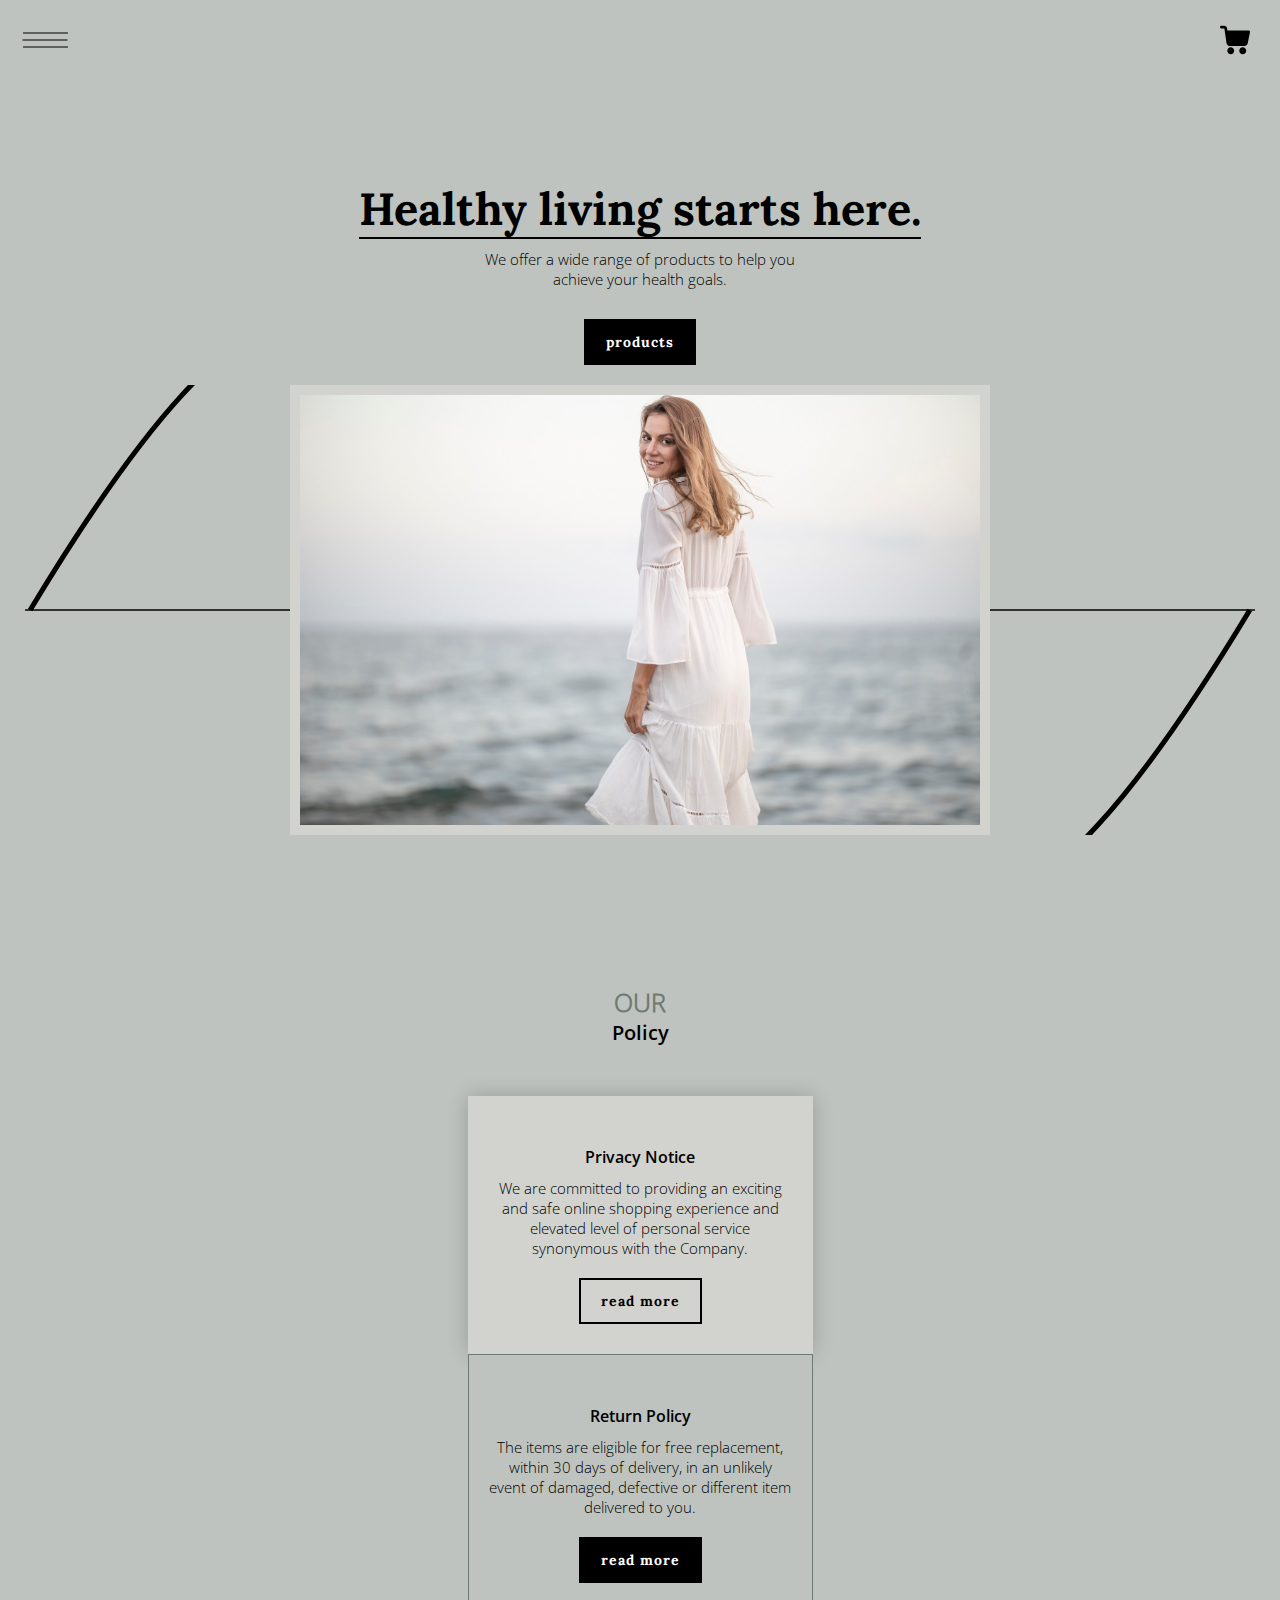
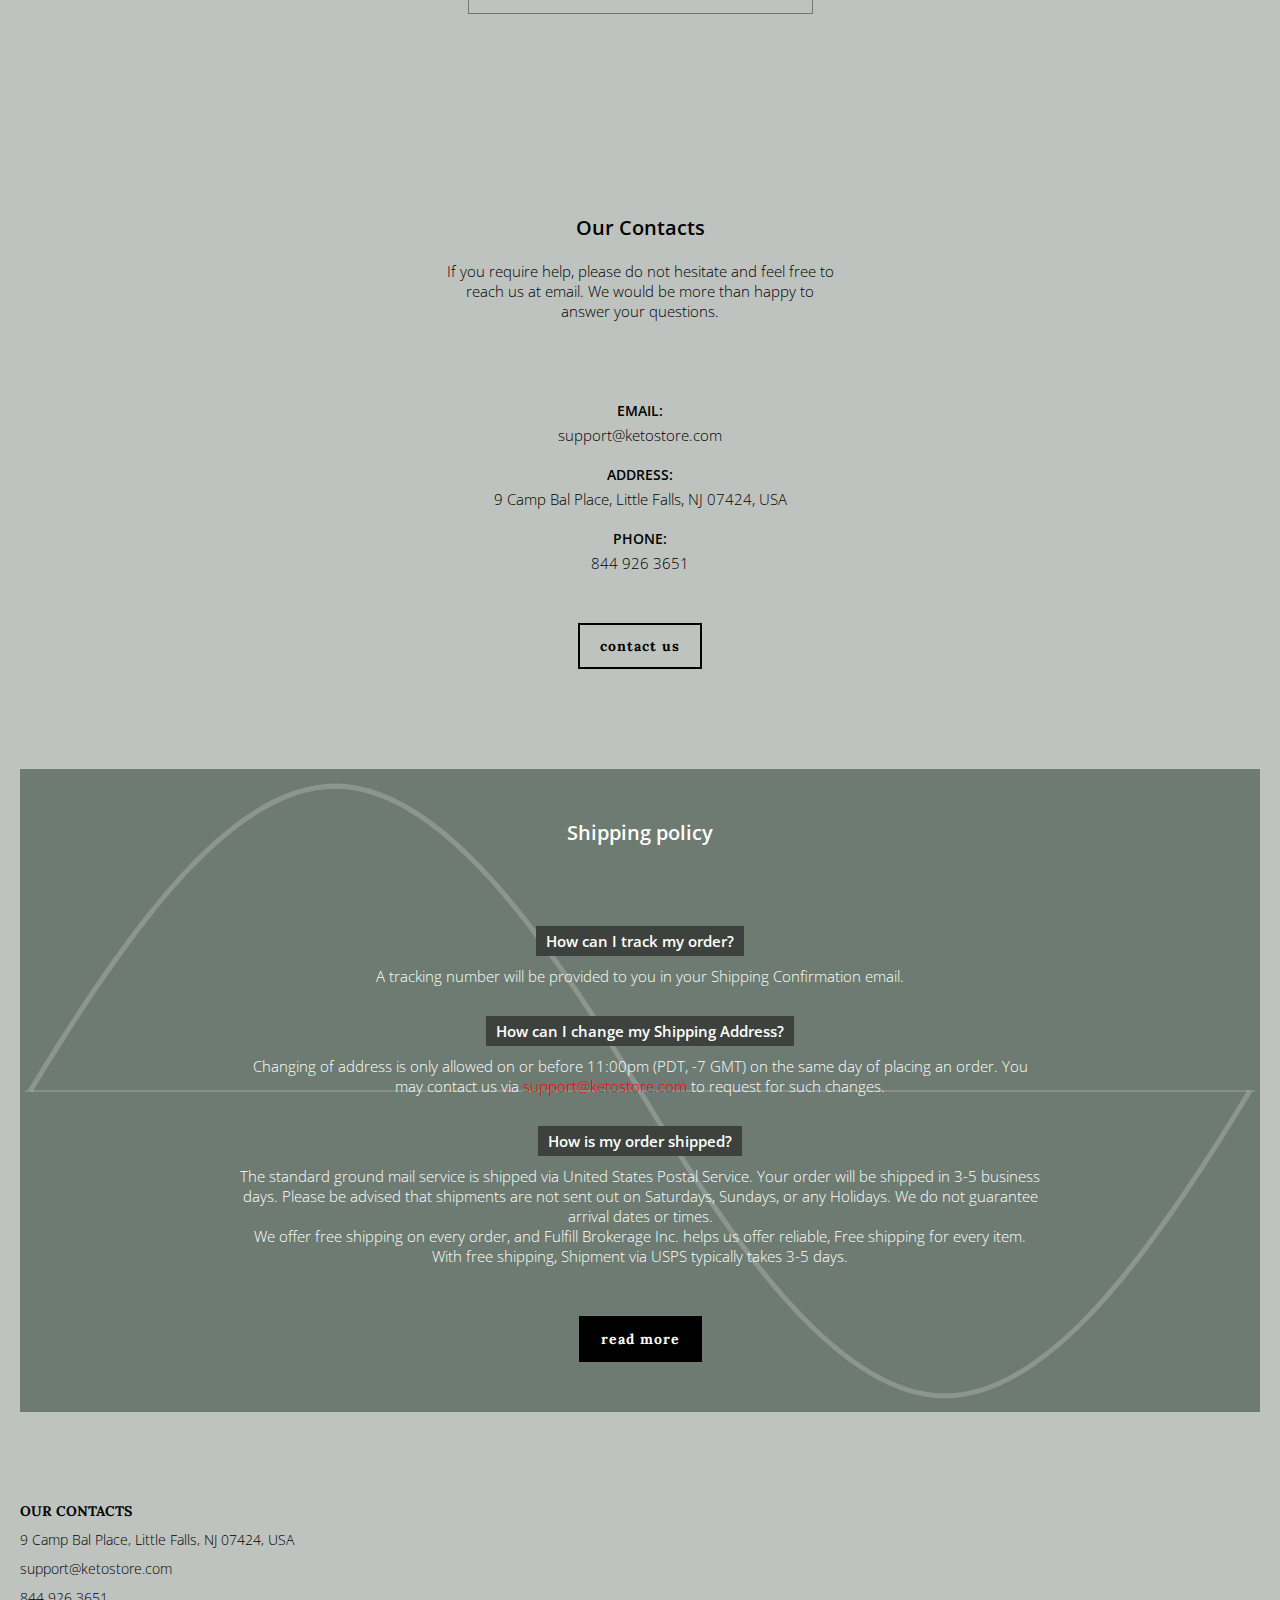
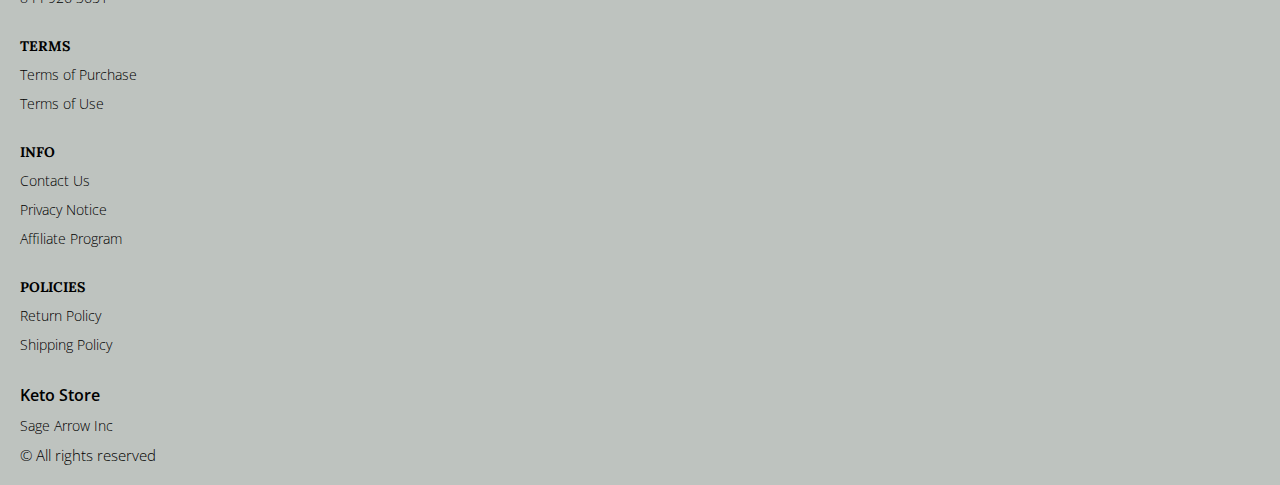
==== index.html @ 357b8208 "+" ====
<!DOCTYPE html>
<html lang="en">

<head>
  <meta charset="UTF-8" />
  <meta http-equiv="X-UA-Compatible" content="IE=edge" />
  <meta name="viewport" content="width=device-width, initial-scale=1.0" />
  <link rel="stylesheet" href="./css/style.css" />
  <title>Shop</title>


</head>

<body>

  <div class="wrapper">


    <div class="error__overlay js_error__overlay">
      <div class="error">
        <span class="text bold error__text error__title">ERROR:</span>
        <p class="text error__text">You cannot add more than $500 worth of items to your cart.</p>
        <p class="text error__text">The selected item will not be added.</p>
        <button class="text error__btn js_error__btn">close</button>
      </div>
    </div>

    <main class="main main-bgcolor">

      <div class="hero__wrapper-main">

        <div class="header__wrapper">
          <div class="container">
         
         
            <header class="header">
              <div class="header__top">
                <div class="header__btn-block">
                  <button class="header__btn js_menu-btn">
                    <span></span>
                  </button>
                </div>
                <a href="./shop.html" class="cart__span-box">
                  <svg  xmlns="http://www.w3.org/2000/svg" xmlns:xlink="http://www.w3.org/1999/xlink" x="0px" y="0px" viewBox="0 0 456.029 456.029" style="enable-background:new 0 0 456.029 456.029;" xml:space="preserve">
                      <g><g><path d="M345.6,338.862c-29.184,0-53.248,23.552-53.248,53.248c0,29.184,23.552,53.248,53.248,53.248
                          c29.184,0,53.248-23.552,53.248-53.248C398.336,362.926,374.784,338.862,345.6,338.862z"/>
                      </g></g>
                      <g><g><path d="M439.296,84.91c-1.024,0-2.56-0.512-4.096-0.512H112.64l-5.12-34.304C104.448,27.566,84.992,10.67,61.952,10.67H20.48
                          C9.216,10.67,0,19.886,0,31.15c0,11.264,9.216,20.48,20.48,20.48h41.472c2.56,0,4.608,2.048,5.12,4.608l31.744,216.064
                          c4.096,27.136,27.648,47.616,55.296,47.616h212.992c26.624,0,49.664-18.944,55.296-45.056l33.28-166.4
                          C457.728,97.71,450.56,86.958,439.296,84.91z"/>
                      </g></g>
                      <g><g><path d="M215.04,389.55c-1.024-28.16-24.576-50.688-52.736-50.688c-29.696,1.536-52.224,26.112-51.2,55.296
                          c1.024,28.16,24.064,50.688,52.224,50.688h1.024C193.536,443.31,216.576,418.734,215.04,389.55z"/>
                      </g></g>
                    </svg> 
                    <span class="cart__span js_cart__span"></span>
                </a>
    
                  <nav class="nav js_menu">
                    <a href="./index.html" class="header__logo logo js_website-name"></a>
                  
                    <ul class="nav__list">
                      <li class="nav__item">
                        <a href="./contacts.html" class="nav__item">Contact Us</a>
                      </li>
                      <li class="nav__item">
                        <a href="./return.html" class="nav__item">Return Policy</a>
                      </li>
                      <li class="nav__item">
                        <a href="./purchase.html" class="nav__item">Terms of Purchase</a>
                      </li>
                      <li class="nav__item">
                        <a href="./privacy.html" class="nav__item">Privacy Notice</a>
                      </li>
                      <li class="nav__item">
                        <a href="./shipping.html" class="nav__item">Shipping Policy</a>
                      </li>
                      <li class="nav__item">
                        <a href="./use.html" class="nav__item">Terms of Use</a>
                      </li>
                    </ul>
                  </nav>
              
              </div>
            </header>
         
          </div>
        </div>

        <div class="hero__wrapper">
          <div class="container">
            <section class="hero">
              <div class="hero__block">
                  <h1 class="title js_main-title"></h1>
                  <p class="text js_sub-title"></p>
                <a href="./products.html" class="btn">products</a>
              </div>
                <div class="hero__img-block">
                  <img src="./img/bg.jpg" alt="" class="hero__img">
                </div>

            </section>
          </div>
        </div>
      </div>


      <div class="return__wrapper">
        <div class="container">
          <section class="return">
            <h2 class="return__title"><span>Our</span> Policy</h2>
            <ul class="return__list">
              <li class="return__item">
                <div class="return__block">
                  <p class="return__block-title">Privacy Notice</p>
                  <p class="text">We are committed to providing an exciting and safe online shopping experience and elevated level of personal service synonymous with the Company.</p>
                  <a href="./privacy.html" class="btn">read more</a>
                </div>
              </li>
              <li class="return__item">
                <div class="return__block">
                  <p class="return__block-title">Return Policy</p>
                  <p class="text">The items are eligible for free replacement, within 30 days of delivery, in an unlikely event of damaged, defective or different item delivered to you.</p>
                  <a href="./return.html" class="btn">read more</a>
                </div>
              </li>
            </ul>
          </section>
        </div>
      </div>



      <div class="contacts__wrapper">
        <div class="container">
          <section class="contacts">
            <div class="contacts__text-block">
              <h2 class="contacts__title">Our Contacts</h2>
              <p class="text">If you require help, please do not hesitate and feel free to reach us at email. We would be more than happy to answer your questions.</p>
            </div>

            <ul class="contacts__list">
              <li class="contacts__item contacts__item-link">
                <span class="contacts__item-span">Email:</span>
                <a href="mailto:website email" class="text js_website-email">website email</a>
              </li>
              <li class="contacts__item">
                <span class="contacts__item-span">Address:</span>
                <span class="text js_website-address">website address</span>
              </li>
              <li class="contacts__item contacts__item-link">
                <span class="contacts__item-span">Phone:</span>
                <a href="tel:website phone" class="text js_website-phone">website phone</a>
              </li>
            </ul>
            <a href="./contacts.html" class="btn">contact us</a>
          </section>
        </div>
      </div>  

  
      <div class="shipping__wrapper">
        <div class="container">
          <section class="shipping">

            <svg class="shipping__svg" viewBox="-6100 -3100 12200 6200" version="1.1" xmlns="http://www.w3.org/2000/svg">
              <g id="Sine">
                <line fill="none"  opacity=".3" stroke-width="15" x1="-6050" x2="6050"/>
                <path fill="none"  opacity=".3" stroke-width="50" d="m-6000 0c1000-1656.85424949238 2000-3000 3000-3000 1000 0 2000 1343.14575050762 3000 3000 1000 1656.85424949238 2000 3000 3000 3000 1000 0 2000-1343.14575050762 3000-3000"/>
              </g>
            </svg>
          
        
            <h3 class="contacts__title shipping__title">Shipping policy</h3>
            
              <ul class="shipping__list">
                <li class="shipping__item">
                  <p class="text shipping__item-subtitle">How can I track my order?</p>
                  <p class="text">A tracking number will be provided to you in your Shipping Confirmation email.</p>
                </li>
                <li class="shipping__item">
                  <p class="text shipping__item-subtitle">How can I change my Shipping Address?</p>
                  <p class="text">Changing of address is only allowed on or before 11:00pm (PDT, -7 GMT) on the same day of placing an order. You may contact us via <a href="mailto:support@piecesofcharmgemstore.com" class="link js_website-email">support@piecesofcharmgemstore.com</a> to request for such changes.</p>
                </li>
                <li class="shipping__item">
                  <p class="text shipping__item-subtitle">How is my order shipped?</p>
                  <p class="text">The standard ground mail service is shipped via United States Postal Service. Your order will be shipped in 3-5 business days. Please be advised that shipments are not sent out on Saturdays, Sundays, or any Holidays. We do not guarantee arrival dates or times.</p>
                  <p class="text">We offer free shipping on every order, and <span class="js_website-fulfill">Fulfill Brokerage Inc.</span> helps us offer reliable, Free shipping for every item. With free shipping, Shipment via USPS typically takes 3-5 days.</p>
                </li>
              </ul>
              <a href="./shipping.html" class="btn">read more</a>
        

          </section>
        </div>
      </div>

     
    </main>

    <div class="footer__wrapper">

      <div class="container">
        <footer class="footer">

          <div class="footer__top">
            <div class="footer__top-block">
              <div class="footer__block">
                <p class="footer__title">Our Contacts</p>
                <ul class="footer__list">
                  <li class="footer__item">
                    <span class="text text--mb js_website-address"></span>
                  </li>
                  <li class="footer__item">
                    <a href="" class="footer__link js_website-email"></a>
                  </li>
                  <li class="footer__item">
                    <a href="" class="footer__link js_website-phone"></a>
                  </li>
                </ul>
              </div>
              <div class="footer__block">
                <p class="footer__title">Terms</p>
                <ul class="footer__list">
                  <li class="footer__item">
                    <a href="./purchase.html" class="footer__link">Terms of Purchase</a>
                  </li>
                  <li class="footer__item">
                    <a href="./use.html" class="footer__link">Terms of Use</a>
                  </li>
                </ul>
              </div>
              <div class="footer__block">
                <p class="footer__title">Info</p>
                <ul class="footer__list">
                  <li class="footer__item">
                    <a href="./contacts.html" class="footer__link">Contact Us</a>
                  </li>
                  <li class="footer__item">
                    <a href="./privacy.html" class="footer__link">Privacy Notice</a>
                  </li>
                  <li class="footer__item">
                    <a href="./affiliate-program.html" class="footer__link">Affiliate Program</a>
                   </li>
              
                </ul>
              </div>
              <div class="footer__block">
                <p class="footer__title">Policies</p>
                <ul class="footer__list">
                  <li class="footer__item">
                    <a href="./return.html" class="footer__link">Return Policy</a>
                  </li>
                  <li class="footer__item">
                    <a href="./shipping.html" class="footer__link">Shipping Policy</a>
                  </li>
                </ul>
              </div>

            </div>

          </div>

          <div class="footer__bottom">
            <div class="footer__block--bottom">
              <a href="./index.html" class="footer__logo logo js_website-name"></a>
              <p class="text text--mb js_website-corp"></p>
              <span class="footer__span">© All rights reserved</span>
            </div>
          </div>
        </footer>
      </div>
    </div>
  </div>




  <script type='text/javascript' src='https://thebestproductmanager.com/products/prices-nxg-object'></script>
  <script type="module" src="./js/on-load.js"></script>
  <script type="module" src="./js/website-data.js"></script>
  <script>
    const menuBtn = document.querySelector('.js_menu-btn');
    const menu = document.querySelector('.js_menu');
    menuBtn.addEventListener('click', () => {
      menuBtn.classList.toggle('active');
      menu.classList.toggle('open-menu');
      document.body.classList.toggle('open-menu');
    })
  </script>
 

</body>

</html>
---- css/style.css ----
@import './swiper-bundle.min.css';
@import './fonts.css';
@import './vars.css';
@import './utils.css';
@import './header.css';
@import './footer.css';
@import './hero.css';
@import './products.css';
@import './product.css';
@import './text-section.css';
@import './order.css';
@import './thank-you.css';
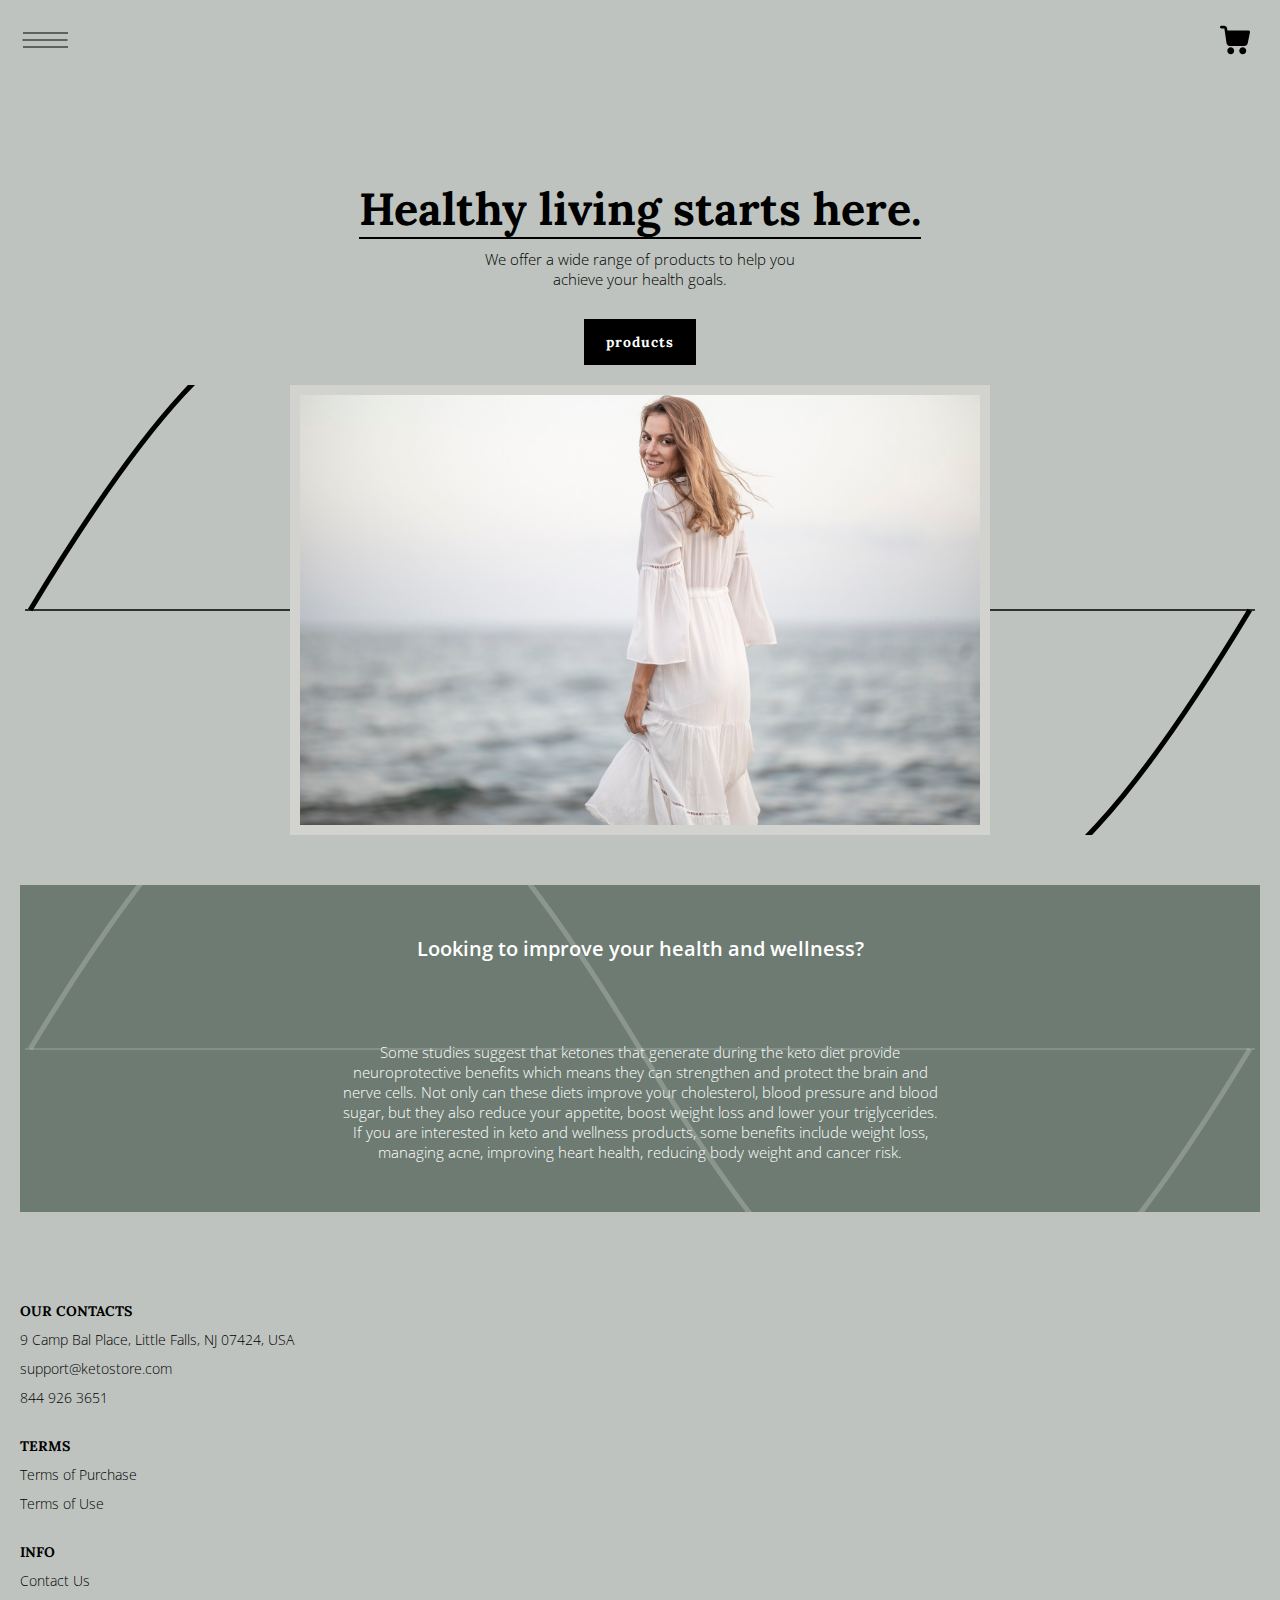
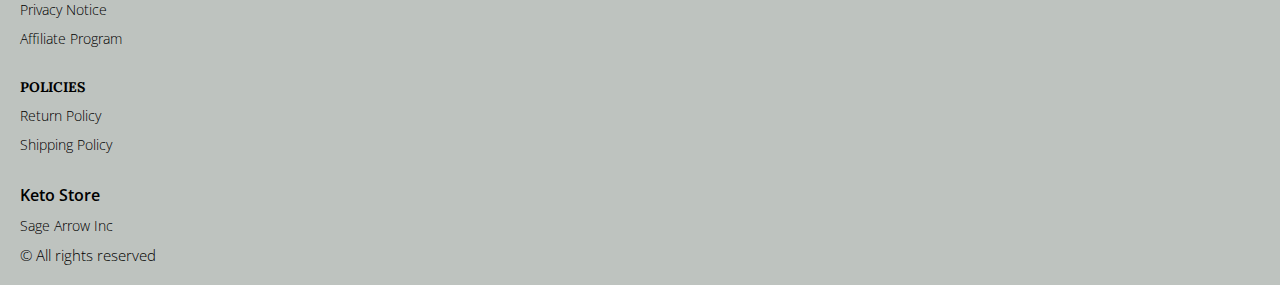
==== commit 15de6312: "remove sections" ====
--- a/index.html
+++ b/index.html
@@ -105,59 +105,7 @@
         </div>
       </div>
 
-
-      <div class="return__wrapper">
-        <div class="container">
-          <section class="return">
-            <h2 class="return__title"><span>Our</span> Policy</h2>
-            <ul class="return__list">
-              <li class="return__item">
-                <div class="return__block">
-                  <p class="return__block-title">Privacy Notice</p>
-                  <p class="text">We are committed to providing an exciting and safe online shopping experience and elevated level of personal service synonymous with the Company.</p>
-                  <a href="./privacy.html" class="btn">read more</a>
-                </div>
-              </li>
-              <li class="return__item">
-                <div class="return__block">
-                  <p class="return__block-title">Return Policy</p>
-                  <p class="text">The items are eligible for free replacement, within 30 days of delivery, in an unlikely event of damaged, defective or different item delivered to you.</p>
-                  <a href="./return.html" class="btn">read more</a>
-                </div>
-              </li>
-            </ul>
-          </section>
-        </div>
-      </div>
-
-
-
-      <div class="contacts__wrapper">
-        <div class="container">
-          <section class="contacts">
-            <div class="contacts__text-block">
-              <h2 class="contacts__title">Our Contacts</h2>
-              <p class="text">If you require help, please do not hesitate and feel free to reach us at email. We would be more than happy to answer your questions.</p>
-            </div>
-
-            <ul class="contacts__list">
-              <li class="contacts__item contacts__item-link">
-                <span class="contacts__item-span">Email:</span>
-                <a href="mailto:website email" class="text js_website-email">website email</a>
-              </li>
-              <li class="contacts__item">
-                <span class="contacts__item-span">Address:</span>
-                <span class="text js_website-address">website address</span>
-              </li>
-              <li class="contacts__item contacts__item-link">
-                <span class="contacts__item-span">Phone:</span>
-                <a href="tel:website phone" class="text js_website-phone">website phone</a>
-              </li>
-            </ul>
-            <a href="./contacts.html" class="btn">contact us</a>
-          </section>
-        </div>
-      </div>  
+ 
 
   
       <div class="shipping__wrapper">
@@ -171,25 +119,11 @@
               </g>
             </svg>
           
-        
-            <h3 class="contacts__title shipping__title">Shipping policy</h3>
-            
-              <ul class="shipping__list">
-                <li class="shipping__item">
-                  <p class="text shipping__item-subtitle">How can I track my order?</p>
-                  <p class="text">A tracking number will be provided to you in your Shipping Confirmation email.</p>
-                </li>
-                <li class="shipping__item">
-                  <p class="text shipping__item-subtitle">How can I change my Shipping Address?</p>
-                  <p class="text">Changing of address is only allowed on or before 11:00pm (PDT, -7 GMT) on the same day of placing an order. You may contact us via <a href="mailto:support@piecesofcharmgemstore.com" class="link js_website-email">support@piecesofcharmgemstore.com</a> to request for such changes.</p>
-                </li>
-                <li class="shipping__item">
-                  <p class="text shipping__item-subtitle">How is my order shipped?</p>
-                  <p class="text">The standard ground mail service is shipped via United States Postal Service. Your order will be shipped in 3-5 business days. Please be advised that shipments are not sent out on Saturdays, Sundays, or any Holidays. We do not guarantee arrival dates or times.</p>
-                  <p class="text">We offer free shipping on every order, and <span class="js_website-fulfill">Fulfill Brokerage Inc.</span> helps us offer reliable, Free shipping for every item. With free shipping, Shipment via USPS typically takes 3-5 days.</p>
-                </li>
-              </ul>
-              <a href="./shipping.html" class="btn">read more</a>
+        <div class="shipping__block">
+          <h3 class="contacts__title shipping__title js_main-second-title"></h3>
+          <p class="text js_second-sub-title"></p>
+        </div>
+          
         
 
           </section>
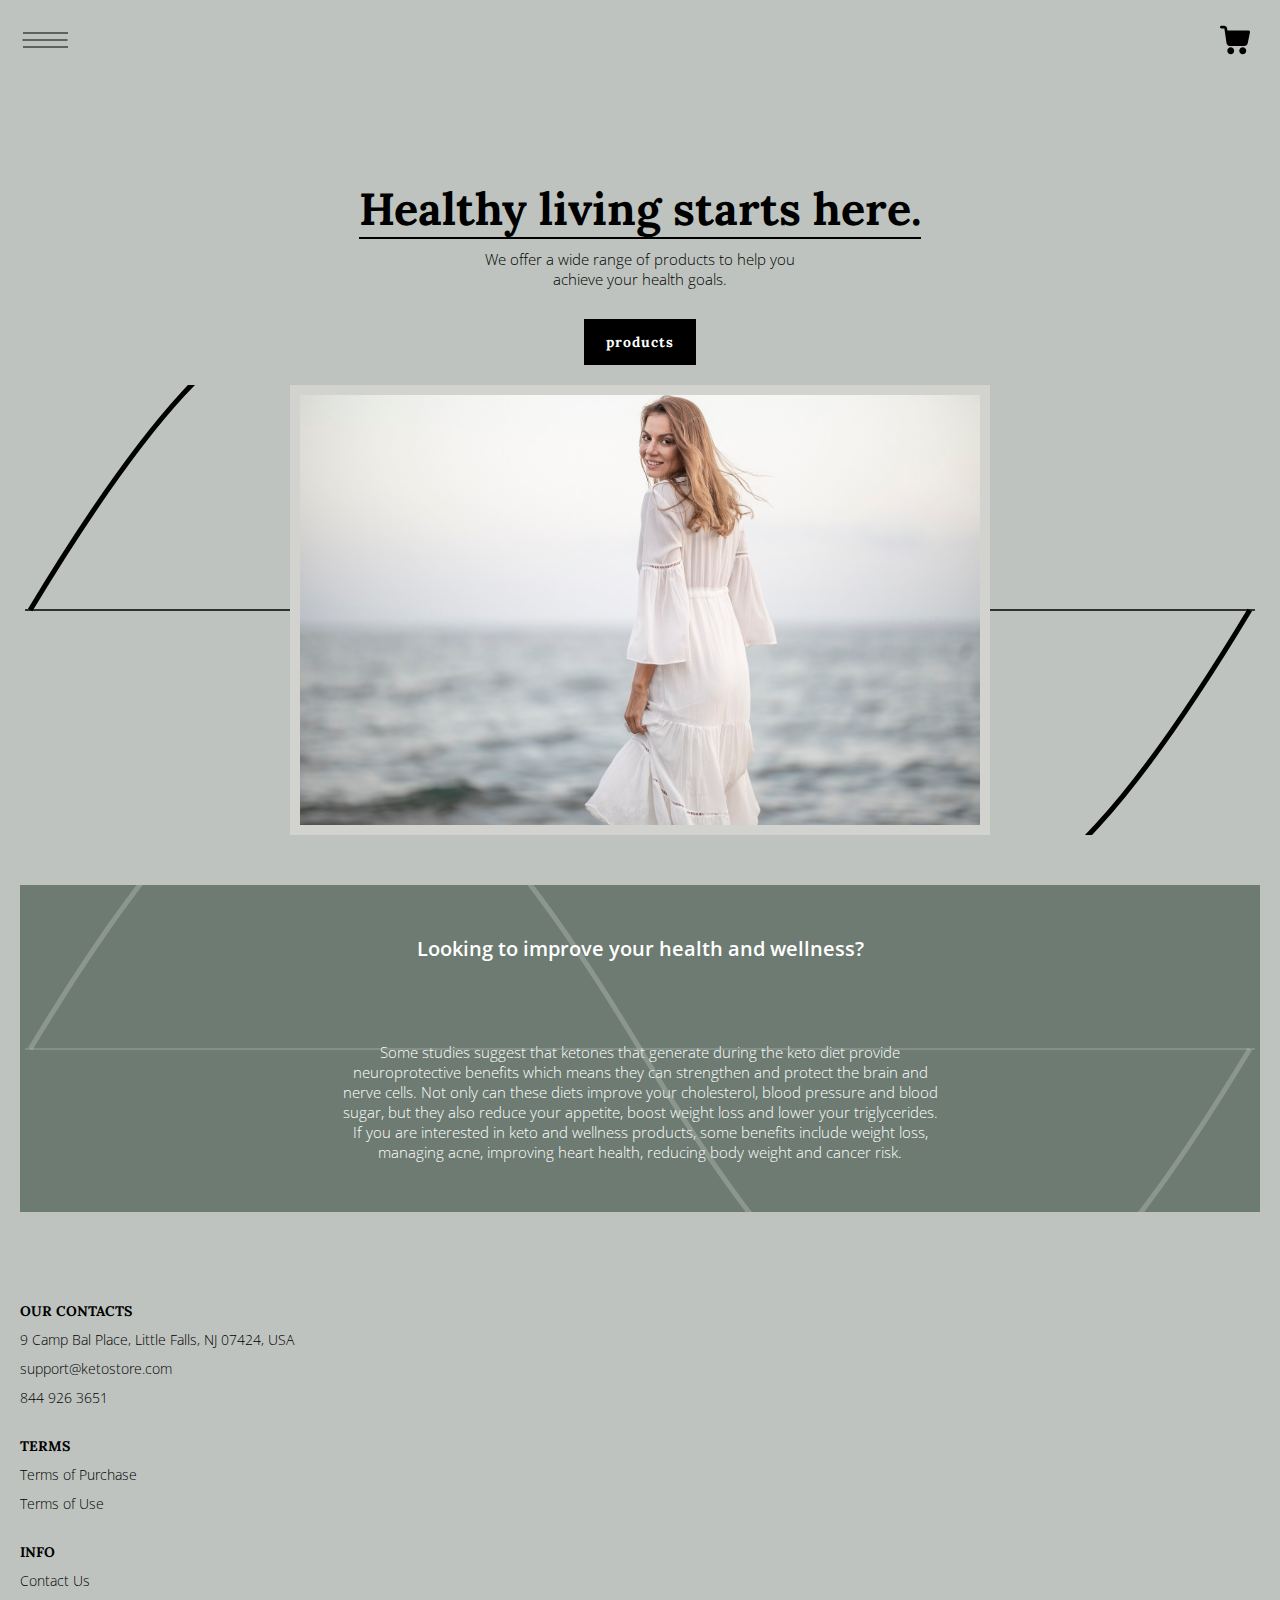
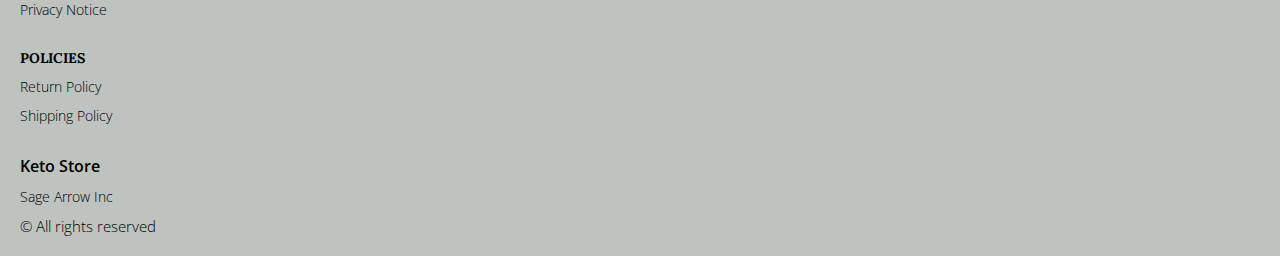
==== commit c766ff4a: "remove affiliate-program, return info" ====
--- a/index.html
+++ b/index.html
@@ -174,9 +174,7 @@
                   <li class="footer__item">
                     <a href="./privacy.html" class="footer__link">Privacy Notice</a>
                   </li>
-                  <li class="footer__item">
-                    <a href="./affiliate-program.html" class="footer__link">Affiliate Program</a>
-                   </li>
+             
               
                 </ul>
               </div>
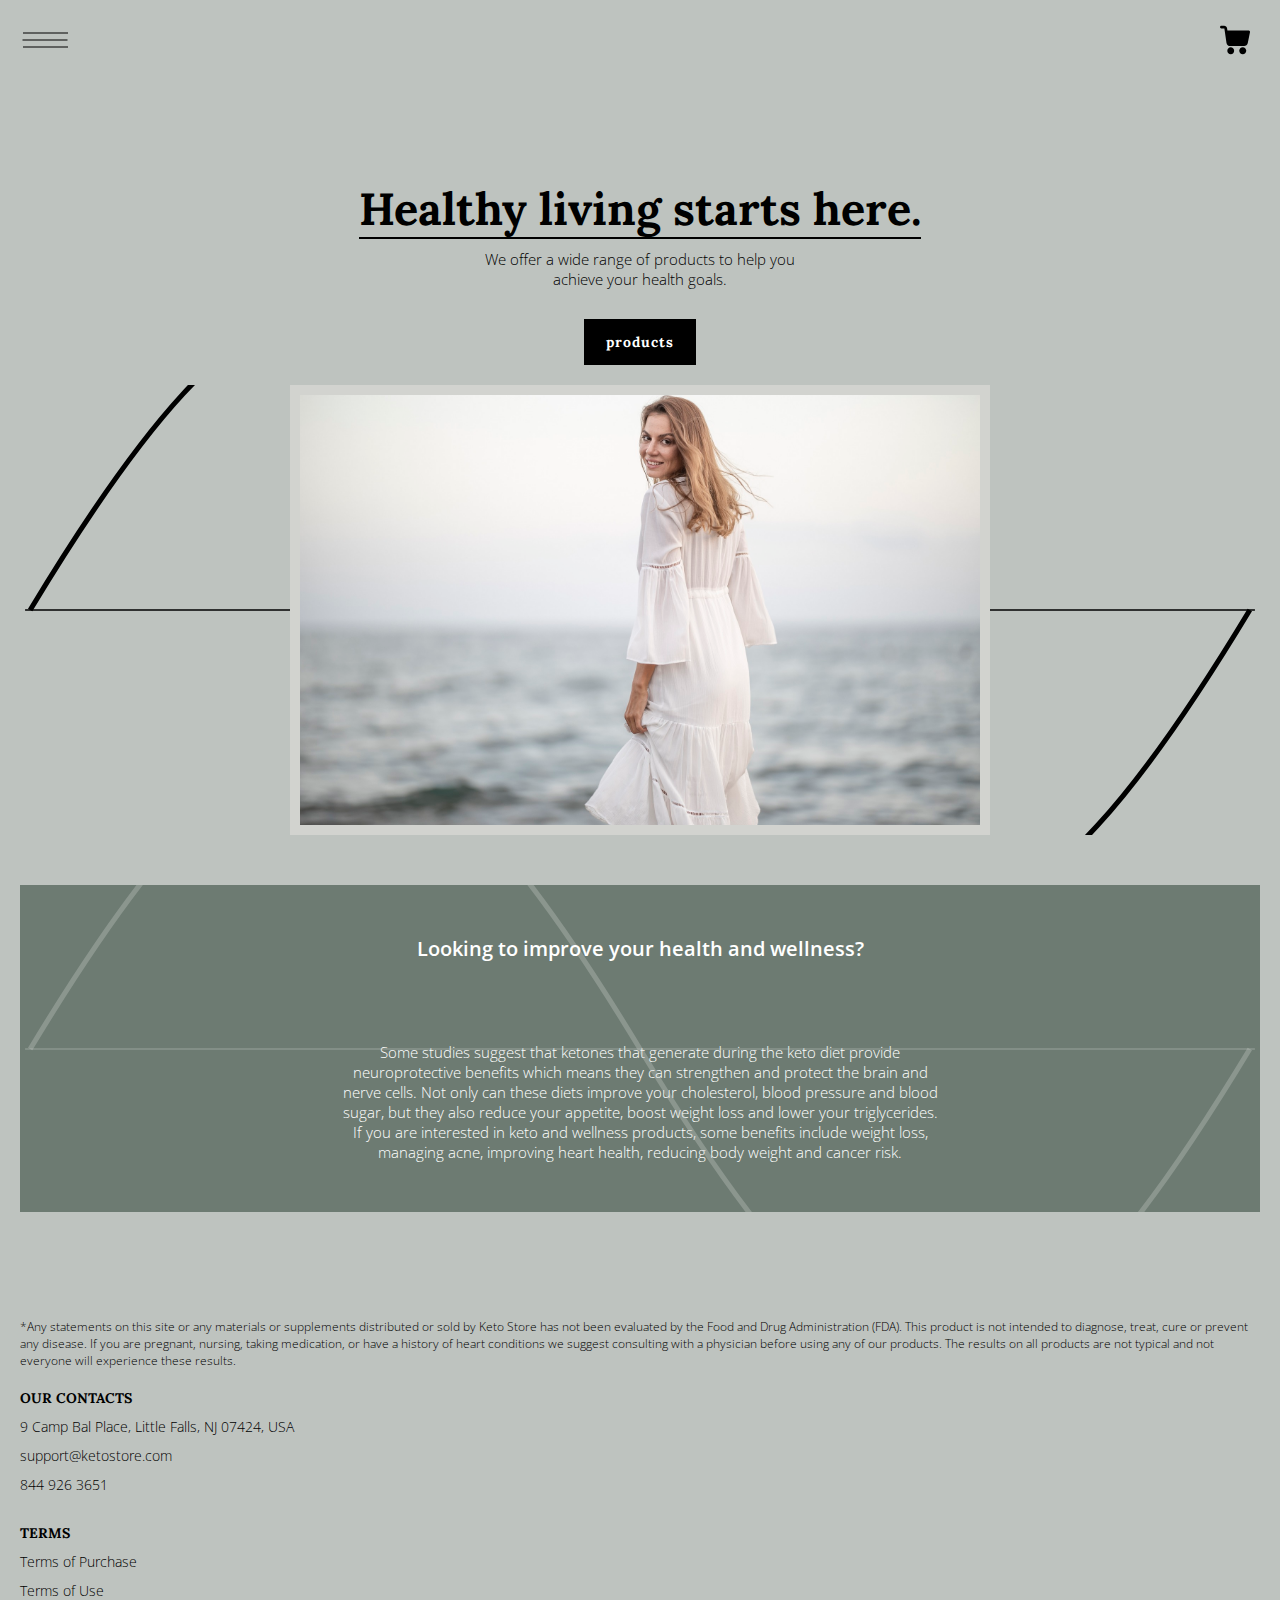
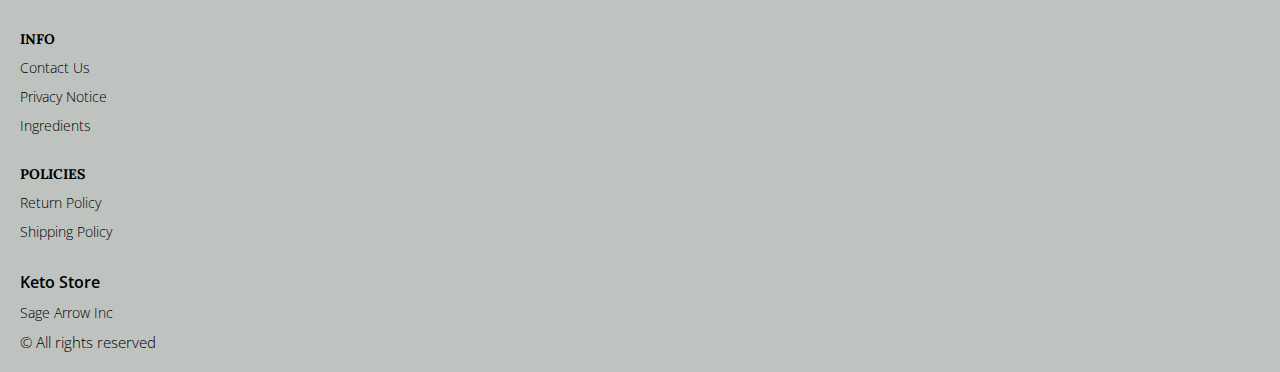
==== commit 2ba30779: "edits 08.06.23" ====
--- a/index.html
+++ b/index.html
@@ -137,7 +137,7 @@
 
       <div class="container">
         <footer class="footer">
-
+            <p style="padding-top: 16px; font-size: 12px; margin-bottom: 2rem;">*Any statements on this site or any materials or supplements distributed or sold by <span class="js_website-name"></span> has not been evaluated by the Food and Drug Administration (FDA). This product is not intended to diagnose, treat, cure or prevent any disease. If you are pregnant, nursing, taking medication, or have a history of heart conditions we suggest consulting with a physician before using any of our products. The results on all products are not typical and not everyone will experience these results.</p>
           <div class="footer__top">
             <div class="footer__top-block">
               <div class="footer__block">
@@ -173,6 +173,9 @@
                   </li>
                   <li class="footer__item">
                     <a href="./privacy.html" class="footer__link">Privacy Notice</a>
+                  </li>
+                  <li class="footer__item">
+                    <a href="./ingredients.html" class="footer__link">Ingredients</a>
                   </li>
              
               
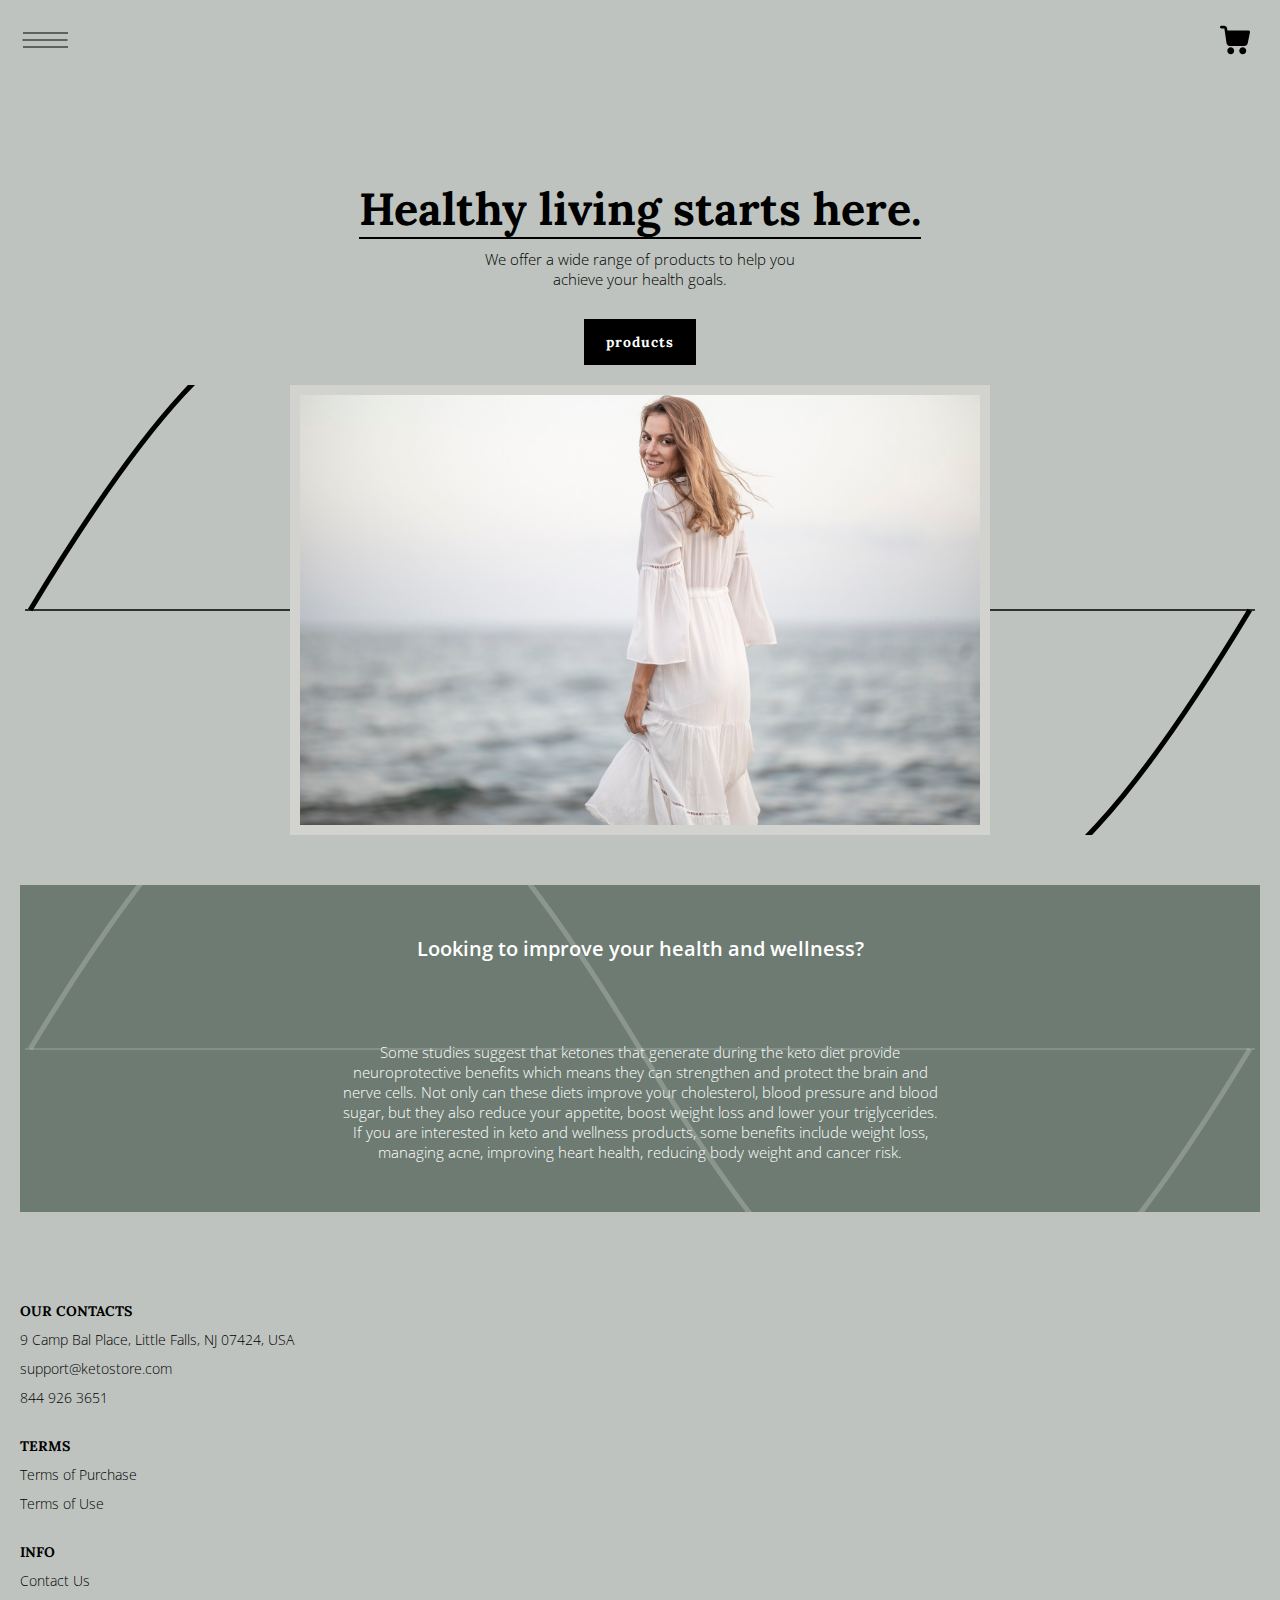
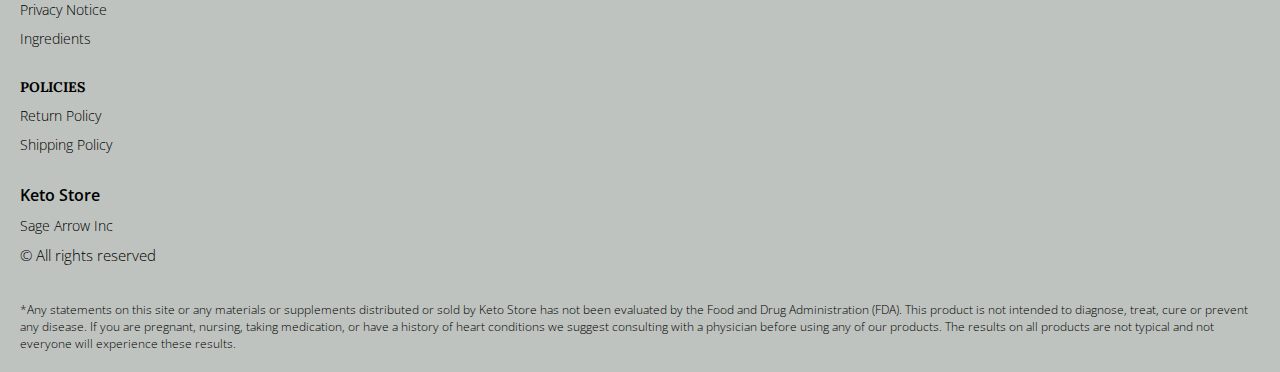
==== commit 16dc69cb: "edits 08.06.23" ====
--- a/index.html
+++ b/index.html
@@ -137,7 +137,7 @@
 
       <div class="container">
         <footer class="footer">
-            <p style="padding-top: 16px; font-size: 12px; margin-bottom: 2rem;">*Any statements on this site or any materials or supplements distributed or sold by <span class="js_website-name"></span> has not been evaluated by the Food and Drug Administration (FDA). This product is not intended to diagnose, treat, cure or prevent any disease. If you are pregnant, nursing, taking medication, or have a history of heart conditions we suggest consulting with a physician before using any of our products. The results on all products are not typical and not everyone will experience these results.</p>
+           
           <div class="footer__top">
             <div class="footer__top-block">
               <div class="footer__block">
@@ -205,6 +205,7 @@
             </div>
           </div>
         </footer>
+        <p style="padding-top: 16px; font-size: 12px; margin-bottom: 2rem;">*Any statements on this site or any materials or supplements distributed or sold by <span class="js_website-name"></span> has not been evaluated by the Food and Drug Administration (FDA). This product is not intended to diagnose, treat, cure or prevent any disease. If you are pregnant, nursing, taking medication, or have a history of heart conditions we suggest consulting with a physician before using any of our products. The results on all products are not typical and not everyone will experience these results.</p>
       </div>
     </div>
   </div>
